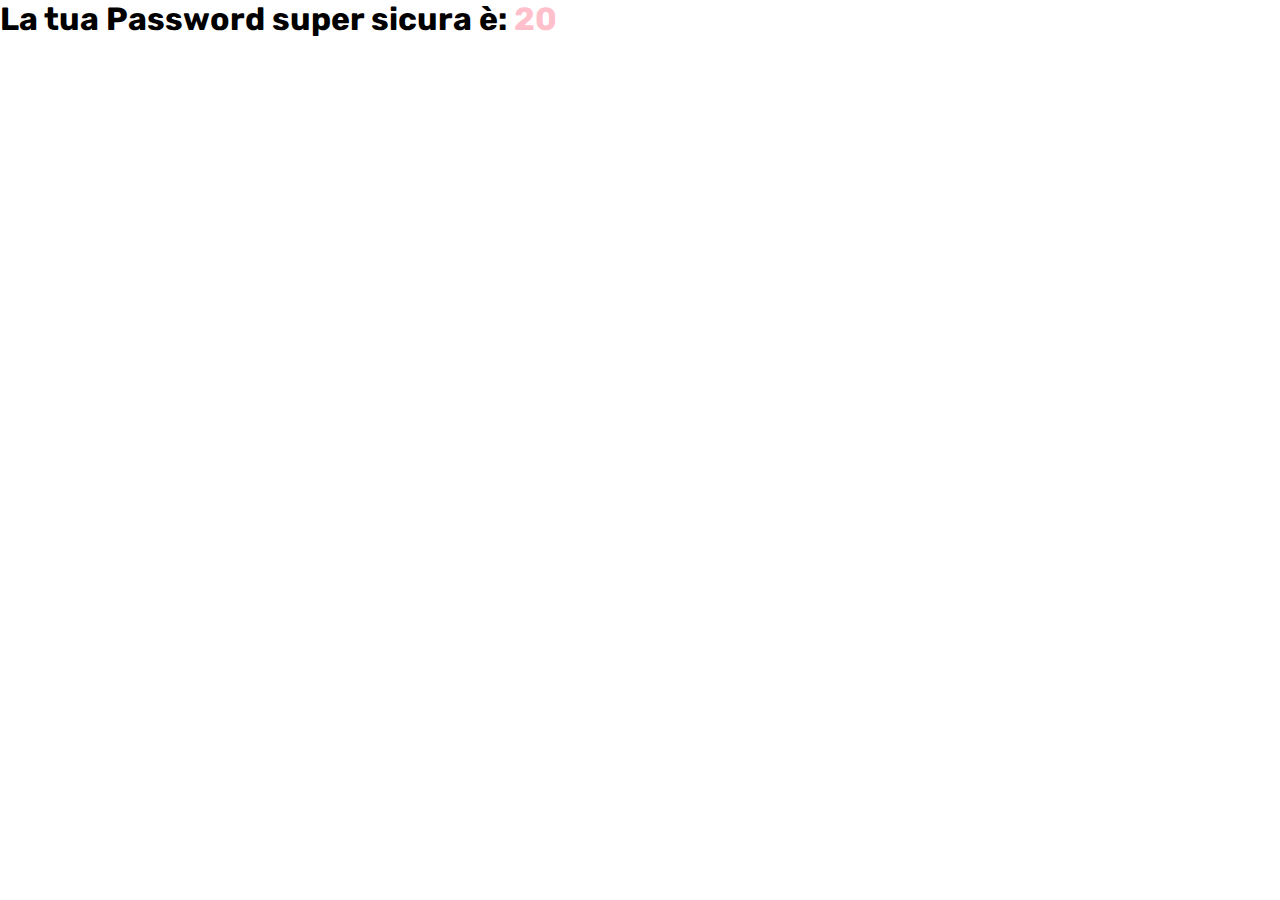
==== variante stilata/index.html @ 67663aa5 "Esercizio semplice fatto, procedo con la variante stilata" ====
<!DOCTYPE html>
<html lang="en" dir="ltr">
<head>
    <meta charset="utf-8">
    <title>Password Generator</title>
    <meta name="viewport" content="width=device-width, initial-scale=1.0">
    <link href="https://fonts.googleapis.com/css?family=Rubik:400,700&display=swap" rel="stylesheet">
    <link rel="stylesheet" href="style.css">
</head>
    <body>
        <h1>La tua Password super sicura è: <span id="nome-password"></span><span id="cognome-password"></span><span id="colore-password"></span><span id="anno-password"></span></h1>

        <script src="main.js" charset="utf-8"></script>
    </body>
</html>
---- variante stilata/style.css ----
/* GENERAL INSTRUCTION */

* {
    margin: 0;
    padding: 0;
    box-sizing: border-box;
    font-family: 'Rubik', sans-serif;
}

#nome-password {
    color: red;
}

#cognome-password {
    color: green;
}

#colore-password {
    color: blue;
}

#anno-password {
    color: pink;
}
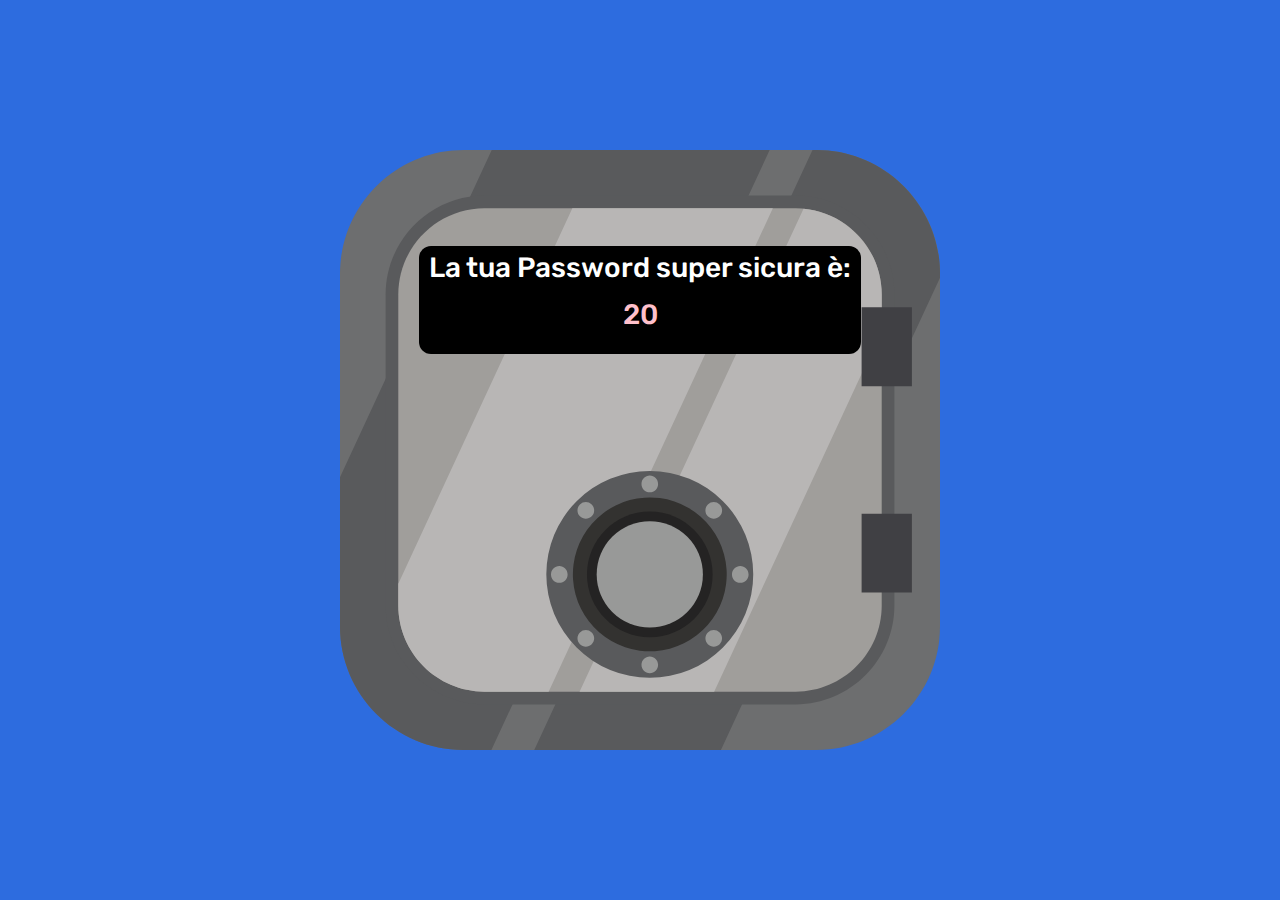
==== commit 27821006: "Variante stilata, mancano animazioni" ====
--- a/variante stilata/index.html
+++ b/variante stilata/index.html
@@ -5,11 +5,25 @@
     <title>Password Generator</title>
     <meta name="viewport" content="width=device-width, initial-scale=1.0">
     <link href="https://fonts.googleapis.com/css?family=Rubik:400,700&display=swap" rel="stylesheet">
+    <link rel="stylesheet" href="https://maxcdn.bootstrapcdn.com/bootstrap/4.0.0/css/bootstrap.min.css" integrity="sha384-Gn5384xqQ1aoWXA+058RXPxPg6fy4IWvTNh0E263XmFcJlSAwiGgFAW/dAiS6JXm" crossorigin="anonymous">
     <link rel="stylesheet" href="style.css">
 </head>
     <body>
-        <h1>La tua Password super sicura è: <span id="nome-password"></span><span id="cognome-password"></span><span id="colore-password"></span><span id="anno-password"></span></h1>
+        <main class="container">
+            <div class="row align-items-center">
+                <div class="col-md-12">
+                    <img src="img/metal-safe.svg" class=" rounded mx-auto d-block" alt="">
+                    <div class="riquadro">
+                        <h3 class="text-center">La tua Password super sicura è:</h3>
+                        <h3 class="text-center">
+                            <span id="nome-password"></span><span id="cognome-password"></span><span id="colore-password"></span><span id="anno-password"></span>
+                        </h3>
+                    </div>
+                </div>
+            </div>
 
-        <script src="main.js" charset="utf-8"></script>
+        </main>
+
+    <script src="main.js" charset="utf-8"></script>
     </body>
 </html>
--- a/variante stilata/style.css
+++ b/variante stilata/style.css
@@ -1,10 +1,8 @@
 
 /* GENERAL INSTRUCTION */
 
-* {
-    margin: 0;
-    padding: 0;
-    box-sizing: border-box;
+body {
+    background-color: #2d6cdf;
     font-family: 'Rubik', sans-serif;
 }
 
@@ -23,3 +21,38 @@
 #anno-password {
     color: pink;
 }
+
+.row {
+    height: 100vh;
+}
+
+img {
+    max-height: 600px;
+    position: relative;
+}
+
+h3 {
+    padding-right: 10px;
+    padding-left: 10px;
+    padding-top: 5px;
+    color: white;
+}
+
+.riquadro  {
+    position: absolute;
+    top: 25%;
+    left: 50%;
+    transform: translate(-50%, -50%);
+    background-color: black;
+    border-radius: 12px;
+    min-height: 18%;
+}
+
+@media all and (max-width: 767px) {
+    h3 {
+        font-size: 12px;
+    }
+    .riquadro {
+        border-radius: 6px;
+    }
+}
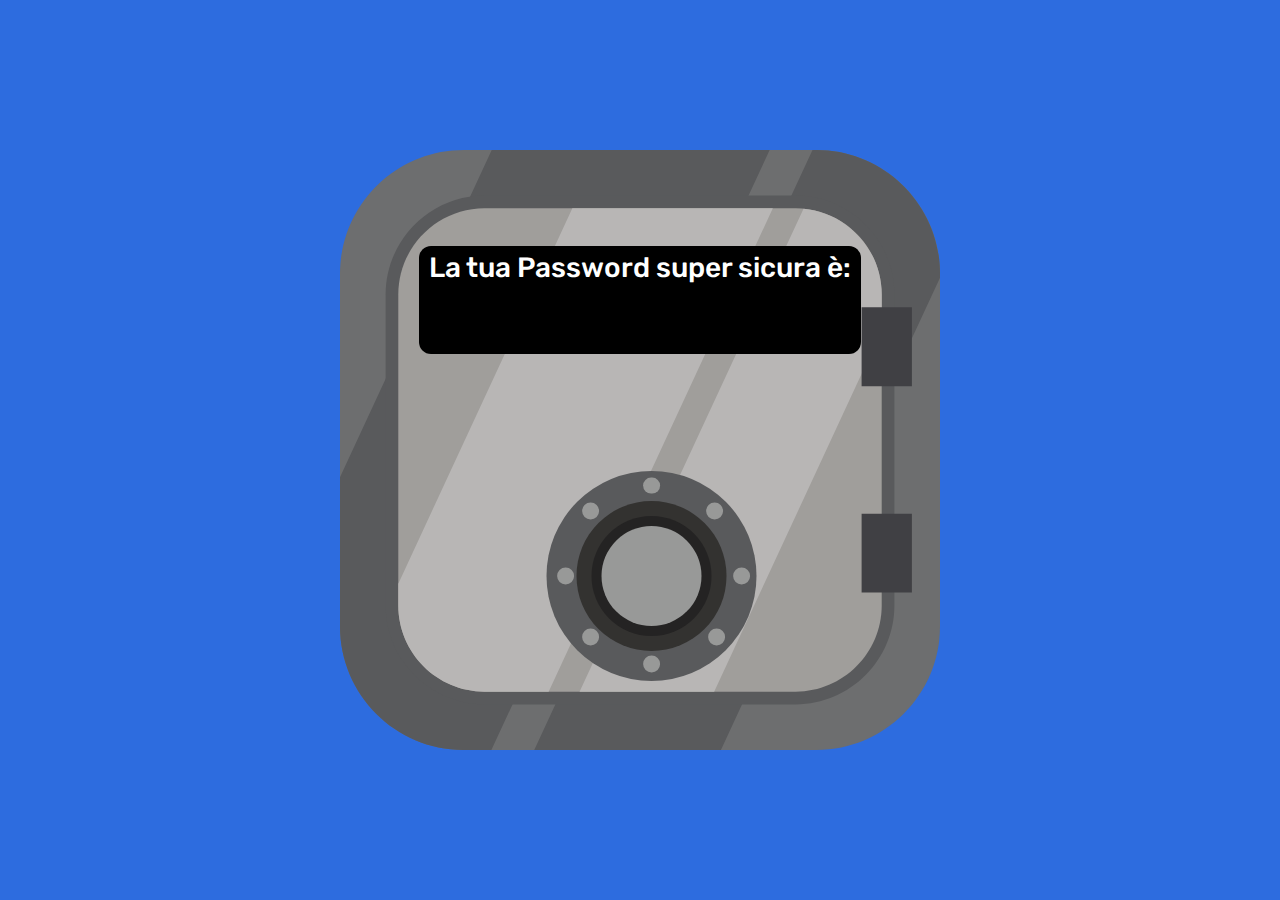
==== commit bfd088eb: "Variante stilata con animazione" ====
--- a/variante stilata/index.html
+++ b/variante stilata/index.html
@@ -15,9 +15,24 @@
                     <img src="img/metal-safe.svg" class=" rounded mx-auto d-block" alt="">
                     <div class="riquadro">
                         <h3 class="text-center">La tua Password super sicura è:</h3>
-                        <h3 class="text-center">
+                        <h3 class="text-center pass">
                             <span id="nome-password"></span><span id="cognome-password"></span><span id="colore-password"></span><span id="anno-password"></span>
                         </h3>
+                    </div>
+                    <div class="circle-element">
+                        <div class="cerchiodarkgrey">
+                            <div class="cerchio1"></div>
+                            <div class="cerchio2"></div>
+                            <div class="cerchio3"></div>
+                            <div class="cerchio4"></div>
+                            <div class="cerchio5"></div>
+                            <div class="cerchio2a"></div>
+                            <div class="cerchio3a"></div>
+                            <div class="cerchio4a"></div>
+                            <div class="verydarkgrey"></div>
+                            <div class="blackcerchio"></div>
+                            <div class="cerchiogrey"></div>
+                        </div>
                     </div>
                 </div>
             </div>
--- a/variante stilata/style.css
+++ b/variante stilata/style.css
@@ -7,19 +7,19 @@
 }
 
 #nome-password {
-    color: red;
+    color: #c1666b;
 }
 
 #cognome-password {
-    color: green;
+    color: #d4b483;
 }
 
 #colore-password {
-    color: blue;
+    color: #48a9a6
 }
 
 #anno-password {
-    color: pink;
+    color: #e4dfda;
 }
 
 .row {
@@ -48,6 +48,177 @@
     min-height: 18%;
 }
 
+.circle-element {
+    position: absolute;
+    top: 71%;
+    left: 51%;
+    transform: translate(-50%, -50%);
+    min-height: 35%;
+    min-width: 35%;
+    display: flex;
+}
+
+.cerchiodarkgrey {
+    width: 210px;
+    height: 210px;
+    border-radius: 100%;
+    background-color: #595a5c;
+    margin: auto;
+    position: relative;
+}
+
+.verydarkgrey {
+    width: 150px;
+    height: 150px;
+    position: absolute;
+    top: 50%;
+    left: 50%;
+    transform: translate(-50%, -50%);
+    background-color: #333230;
+    border-radius: 100%;
+}
+
+.blackcerchio {
+    width: 120px;
+    height: 120px;
+    position: absolute;
+    top: 50%;
+    left: 50%;
+    transform: translate(-50%, -50%);
+    background-color: #242323;
+    border-radius: 100%;
+}
+
+.cerchiogrey {
+    width: 100px;
+    height: 100px;
+    position: absolute;
+    top: 50%;
+    left: 50%;
+    transform: translate(-50%, -50%);
+    background-color: #989998;
+    border-radius: 100%;
+}
+
+.cerchio1 {
+    width: 8%;
+    height: 8%;
+    border-radius: 100%;
+    background-color: #989998;
+    position: absolute;
+    top: 7%;
+    left: 50%;
+    transform: translate(-50%, -50%);
+}
+
+.cerchio2 {
+    width: 8%;
+    height: 8%;
+    border-radius: 100%;
+    background-color: #989998;
+    position: absolute;
+    top: 19%;
+    left: 80%;
+    transform: translate(-50%, -50%);
+}
+
+.cerchio2a {
+    width: 8%;
+    height: 8%;
+    border-radius: 100%;
+    background-color: #989998;
+    position: absolute;
+    top: 19%;
+    right: 71%;
+    transform: translate(-50%, -50%);
+}
+
+.cerchio3 {
+    width: 8%;
+    height: 8%;
+    border-radius: 100%;
+    background-color: #989998;
+    position: absolute;
+    top: 50%;
+    left: 93%;
+    transform: translate(-50%, -50%);
+}
+
+.cerchio3a {
+    width: 8%;
+    height: 8%;
+    border-radius: 100%;
+    background-color: #989998;
+    position: absolute;
+    top: 50%;
+    right: 83%;
+    transform: translate(-50%, -50%);
+}
+
+.cerchio4 {
+    width: 8%;
+    height: 8%;
+    border-radius: 100%;
+    background-color: #989998;
+    position: absolute;
+    top: 79%;
+    left: 81%;
+    transform: translate(-50%, -50%);
+}
+
+.cerchio4a {
+    width: 8%;
+    height: 8%;
+    border-radius: 100%;
+    background-color: #989998;
+    position: absolute;
+    top: 79%;
+    right: 71%;
+    transform: translate(-50%, -50%);
+}
+
+.cerchio5 {
+    width: 8%;
+    height: 8%;
+    border-radius: 100%;
+    background-color: #989998;
+    position: absolute;
+    top: 92%;
+    left: 50%;
+    transform: translate(-50%, -50%);
+}
+
+
+
+/* ANIMAZIONI */
+
+.pass {
+    filter: brightness(0%);
+    animation-name: svelati;
+    animation-duration: 4s;
+    animation-fill-mode: forwards;
+    animation-delay: 3s;
+}
+
+@keyframes svelati {
+    0% { filter: brightness(0%); }
+    100% { filter: brightness(100%); }
+}
+
+.cerchiodarkgrey {
+    animation: rotate 2s linear 1;
+    animation-delay: 0.5s;
+}
+
+@keyframes rotate {
+    0% {transform: rotate(0deg);}
+    100% {transform: rotate(360deg);}
+}
+
+
+
+/* MEDIA QUERY */
+
 @media all and (max-width: 767px) {
     h3 {
         font-size: 12px;
@@ -55,4 +226,73 @@
     .riquadro {
         border-radius: 6px;
     }
-}
+
+    .cerchiodarkgrey {
+        width: 184px;
+        height: 184px;
+    }
+
+    .verydarkgrey {
+        width: 131px;
+        height: 131px;
+    }
+
+    .blackcerchio {
+        width: 105px;
+        height: 105px;
+    }
+
+    .cerchiogrey {
+        width: 88px;
+        height: 88px;
+    }
+
+}
+
+@media all and (max-width: 450px) {
+
+    .cerchiodarkgrey {
+        width: 124px;
+        height: 124px;
+    }
+
+    .verydarkgrey {
+        width: 88px;
+        height: 88px;
+    }
+
+    .blackcerchio {
+        width: 70px;
+        height: 70px;
+    }
+
+    .cerchiogrey {
+        width: 58px;
+        height: 58px;
+    }
+
+}
+
+@media all and (max-width: 370px) {
+
+    .cerchiodarkgrey {
+        width: 105px;
+        height: 105px;
+    }
+
+    .verydarkgrey {
+        width: 75px;
+        height: 75px;
+    }
+
+    .blackcerchio {
+        width: 60px;
+        height: 60px;
+    }
+
+    .cerchiogrey {
+        width: 50px;
+        height: 50px;
+    }
+
+}
